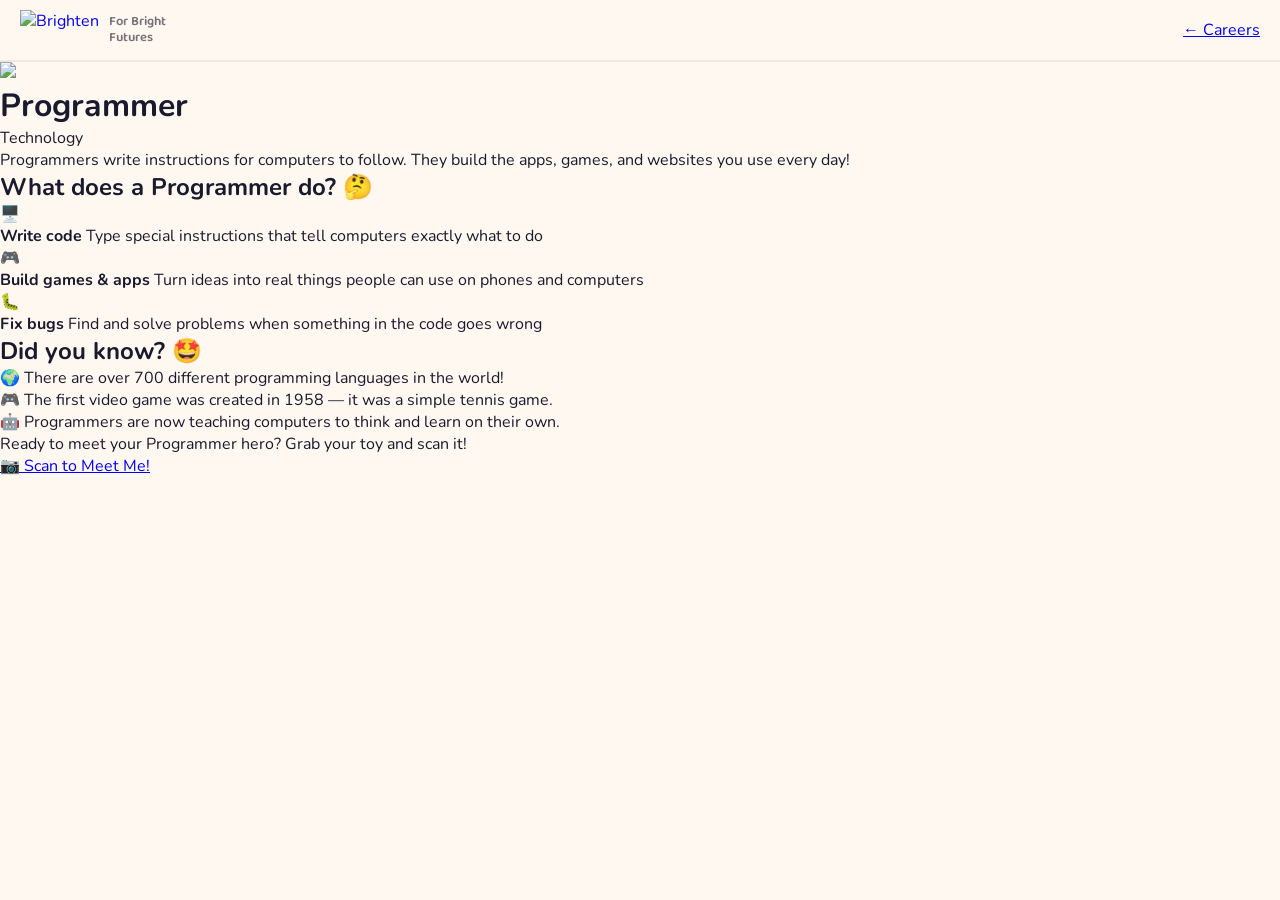
==== pages/career.html @ 06a4cda9 "Update career.html" ====
<!DOCTYPE html>
<html lang="en">
<head>
  <meta charset="UTF-8" />
  <meta name="viewport" content="width=device-width, initial-scale=1.0" />
  <title>Career — Brighten</title>
  <link rel="stylesheet" href="../css/global.css" />
  <link rel="stylesheet" href="../css/career.css" />
</head>
<body>

  <nav>
    <a href="home.html" class="nav-brand">
      <img src="../assets/Brighten-logo.png" alt="Brighten" class="logo-img" />
      <span class="nav-tagline">For Bright<br>Futures</span>
    </a>
    <div class="nav-links">
      <a href="careers.html" class="btn-back" data-i18n="nav.careers_arrow">← Careers</a>
    </div>
  </nav>

  <div id="career-hero" class="career-hero"></div>
  <div id="career-does" class="detail-section"></div>
  <div id="career-facts" class="facts-section"></div>
  <div id="career-cta" class="scan-cta"></div>

  <script src="../js/i18n.js"></script>
  <script>
    // Icons for each career's "does" items
    const DOES_ICONS = {
      programmer: ['🖥️', '🎮', '🐛'],
      police:     ['🚔', '🔍', '🤝'],
      teacher:    ['📝', '🗣️', '⭐'],
      farmer:     ['🌱', '🚜', '☀️'],
      doctor:     ['🔬', '💊', '🏥'],
      astroner:   ['🛸', '🔭', '🧑‍🚀'],
    };

    const CAREERS = {
      programmer: { img: '../assets/characters/char-programmer.png', name: 'Programmer', tag: 'Technology', tagKey: 'technology' },
      police:     { img: '../assets/characters/char-police.png',     name: 'Police Officer', tag: 'Public Safety', tagKey: 'public_safety' },
      teacher:    { img: '../assets/characters/char-teacher.png',    name: 'Teacher',        tag: 'Education',     tagKey: 'education' },
      farmer:     { img: '../assets/characters/char-farmer.png',     name: 'Farmer',         tag: 'Agriculture',   tagKey: 'agriculture' },
      doctor:     { img: '../assets/characters/char-doctor.png',     name: 'Doctor',         tag: 'Healthcare',    tagKey: 'healthcare' },
      astroner:   { img: '../assets/characters/char-astronaut.png',  name: 'Astronaut',      tag: 'Space',         tagKey: 'space' },
    };

    const params = new URLSearchParams(window.location.search);
    const id = params.get('id') || 'programmer';
    const c = CAREERS[id] || CAREERS['programmer'];
    const effectiveId = id === 'astroner' ? 'astronaut' : id;
    const initName = (typeof I18N !== 'undefined') ? I18N.t('career.' + effectiveId) : null;
    document.title = `${initName || c.name} — Brighten`;

    function renderCareer() {
      const t = (typeof I18N !== 'undefined') ? I18N.t : (k) => k;

      const cId = id === 'astroner' ? 'astronaut' : id;
      const localizedName = t('career.' + cId, null) || c.name;
      const localizedTag = t('tag.' + c.tagKey, null) || c.tag;

      // Intro from i18n
      const intro = t('intro.' + cId, null) || '';

      // Does items from i18n
      const icons = DOES_ICONS[id] || ['📌', '📌', '📌'];
      const does = icons.map((icon, i) => {
        const title = t('does.do_title.' + cId + '.' + i, null) || '';
        const desc = t('does.do_desc.' + cId + '.' + i, null) || '';
        return { icon, title, desc };
      });

      // Facts from i18n
      const facts = [0, 1, 2].map(i => t('fact.' + cId + '.' + i, null) || '');

      document.getElementById('career-hero').innerHTML = `
        <img src="${c.img}" class="career-hero-img" />
        <h1>${localizedName}</h1>
        <span class="career-tag">${localizedTag}</span>
        <p class="career-intro">${intro}</p>
      `;

      document.getElementById('career-does').innerHTML = `
        <h2>${t('career.does', { name: localizedName })}</h2>
        <div class="do-list">
          ${does.map(d => `
            <div class="do-item">
              <span class="do-icon">${d.icon}</span>
              <div class="do-text">
                <strong>${d.title}</strong>
                <span>${d.desc}</span>
              </div>
            </div>
          `).join('')}
        </div>
      `;

      document.getElementById('career-facts').innerHTML = `
        <h2>${t('career.facts', null)}</h2>
        <div class="facts-list">
          ${facts.map(f => `<div class="fact-item">${f}</div>`).join('')}
        </div>
      `;

      document.getElementById('career-cta').innerHTML = `
        <p>${t('career.cta', { name: localizedName })}</p>
        <a href="ar.html" class="btn-scan-big">${t('career.cta_btn', null)}</a>
      `;
    }

    // Wait for DOM + i18n init, then render
    function waitAndRender() {
      // i18n init() must have run — check by seeing if locale was set from localStorage
      if (typeof I18N !== 'undefined' && I18N.getLocale) {
        // Give i18n init() a chance to run if it's waiting for DOMContentLoaded
        if (document.readyState === 'loading') {
          document.addEventListener('DOMContentLoaded', function onDcl() {
            document.removeEventListener('DOMContentLoaded', onDcl);
            renderCareer();
          });
        } else {
          renderCareer();
        }
      } else {
        setTimeout(waitAndRender, 10);
      }
    }
    waitAndRender();

    // Re-render on language change
    window.addEventListener('localechange', renderCareer);
  </script>

</body>
</html>
---- css/global.css ----
@import url('https://fonts.googleapis.com/css2?family=Baloo+2:wght@400;600;800&family=Nunito:wght@400;600;700&display=swap');

:root {
  --yellow:  #FFD93D;
  --coral:   #FF6B6B;
  --teal:    #4ECDC4;
  --purple:  #A855F7;
  --green:   #6BCB77;
  --blue:    #4D96FF;
  --dark:    #1a1a2e;
  --cream:   #FFF8F0;
  --white:   #ffffff;
  --font-display: 'Baloo 2', cursive;
  --font-body:    'Nunito', sans-serif;
}

/* Chinese font override: ZCOOL XiaoWei (cream style) */
html[data-locale="zh"] {
  --font-display: 'Baloo 2', 'ZCOOL XiaoWei', cursive;
  --font-body:    'Nunito', 'ZCOOL XiaoWei', sans-serif;
}

* { box-sizing: border-box; margin: 0; padding: 0; }

body {
  font-family: var(--font-body);
  background: var(--cream);
  color: var(--dark);
  overflow-x: hidden;
}

nav {
  display: flex;
  justify-content: space-between;
  align-items: center;
  padding: 10px 20px;
  position: sticky;
  top: 0;
  background: var(--cream);
  z-index: 100;
  border-bottom: 2px solid rgba(0,0,0,0.06);
}

.nav-brand {
  display: flex;
  align-items: center;
  gap: 10px;
  text-decoration: none;
}

.logo-img {
  height: 40px;
  width: auto;
  display: block;
}

.nav-tagline {
  font-family: var(--font-display);
  font-size: 13px;
  font-weight: 600;
  color: var(--dark);
  opacity: 0.6;
  line-height: 1.2;
}

.nav-links {
  display: flex;
  align-items: center;
  gap: 8px;
}

.btn-primary {
  display: inline-block;
  background: var(--coral);
  color: white;
  font-family: var(--font-display);
  font-size: 18px;
  font-weight: 700;
  padding: 14px 36px;
  border-radius: 50px;
  text-decoration: none;
  border: 2px solid var(--dark);
  box-shadow: 4px 4px 0 var(--dark);
  transition: all 0.15s;
}

.btn-primary:hover {
  transform: translate(-2px, -2px);
  box-shadow: 6px 6px 0 var(--dark);
}

.btn-primary:active {
  transform: translate(2px, 2px);
  box-shadow: 2px 2px 0 var(--dark);
}

.btn-outline {
  display: inline-block;
  background: transparent;
  color: var(--dark);
  font-family: var(--font-body);
  font-size: 14px;
  font-weight: 700;
  padding: 8px 18px;
  border-radius: 20px;
  text-decoration: none;
  border: 2px solid var(--dark);
  transition: all 0.2s;
}

.btn-outline:hover {
  background: var(--dark);
  color: white;
}

@keyframes pop {
  from { opacity: 0; transform: translateY(16px); }
  to   { opacity: 1; transform: translateY(0); }
}

@keyframes float {
  0%, 100% { transform: translateY(0); }
  50%       { transform: translateY(-14px); }
}
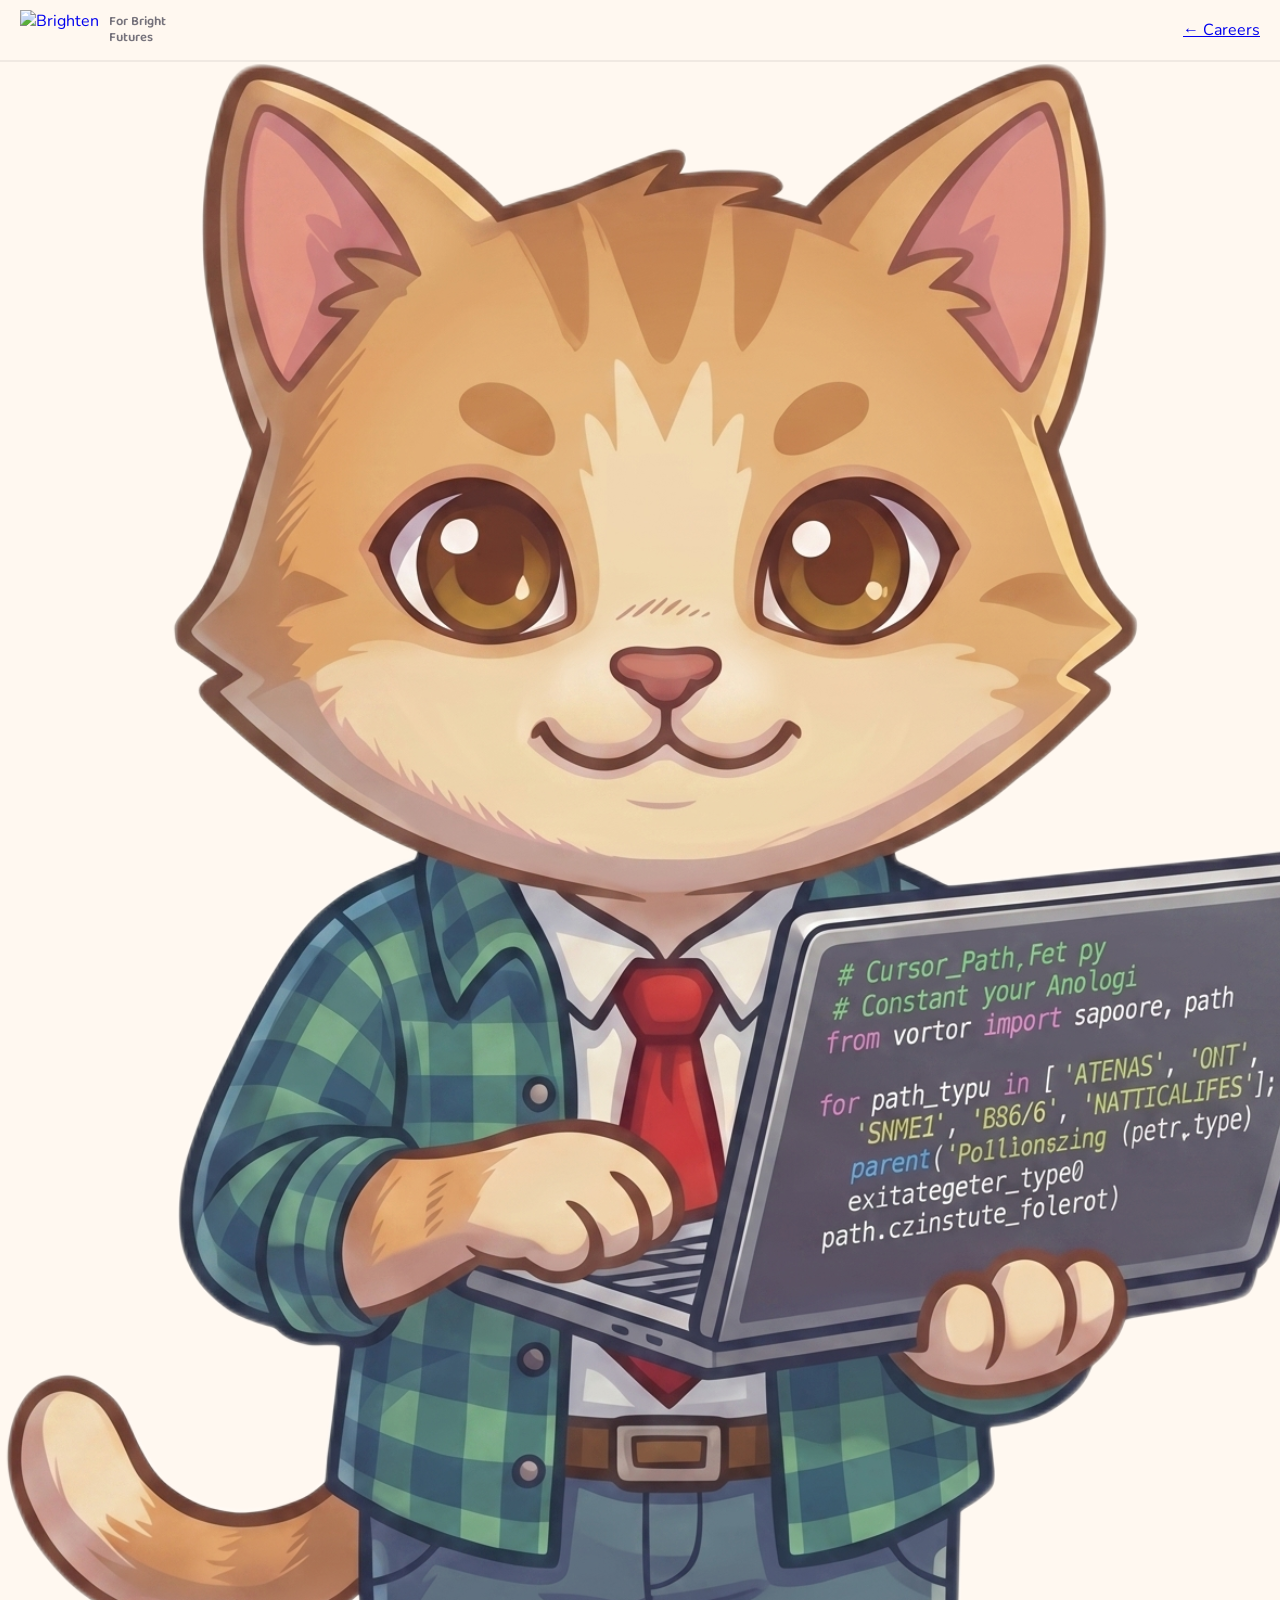
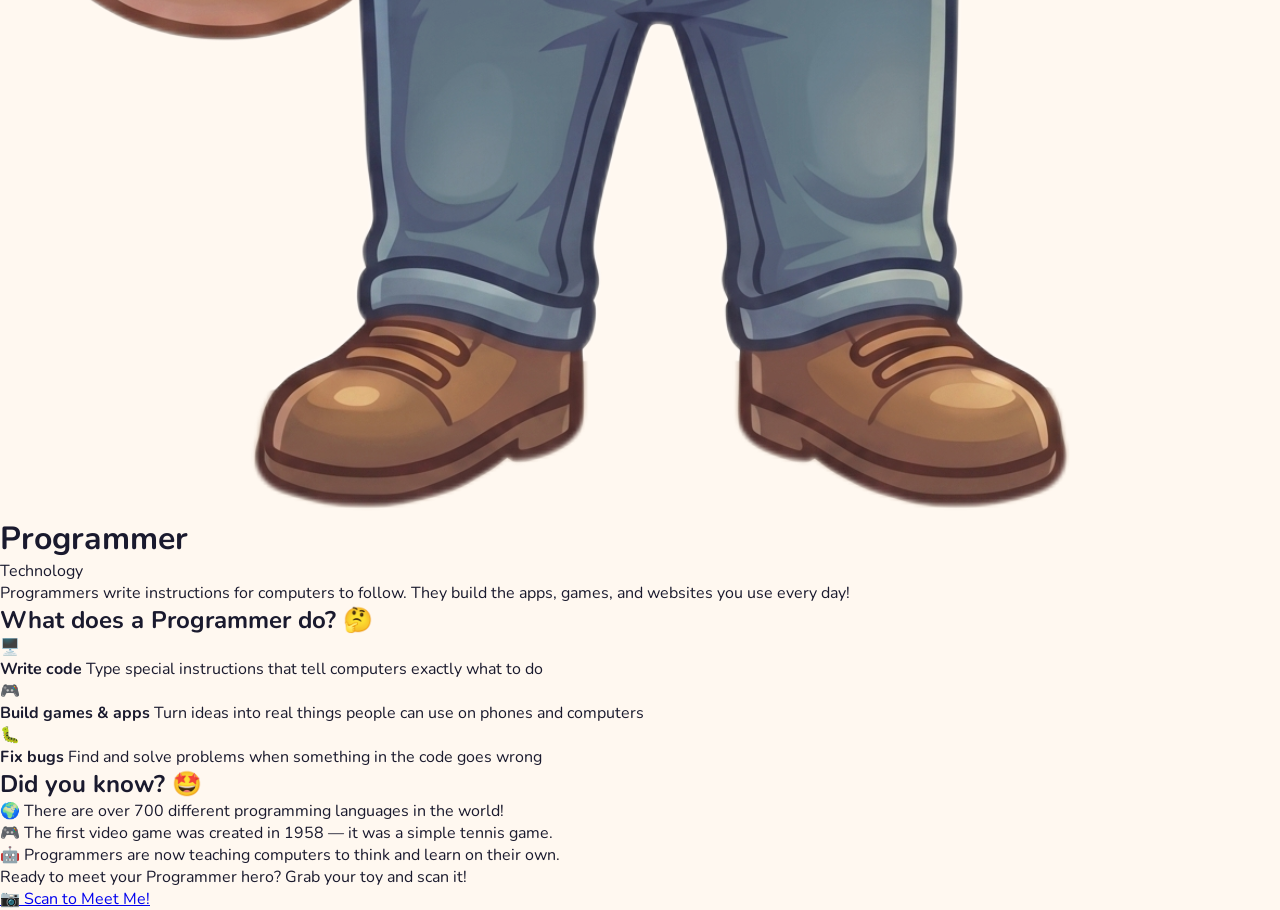
==== commit c83d86be: "Update career.html" ====
--- a/pages/career.html
+++ b/pages/career.html
@@ -81,7 +81,7 @@
       `;
 
       document.getElementById('career-does').innerHTML = `
-        <h2>${t('career.does', { name: localizedName })}</h2>
+        <h2>${t('career.does', { name: localizedName }).replace(/\ba(?= [AEIOUaeiou])/, 'an')}</h2>
         <div class="do-list">
           ${does.map(d => `
             <div class="do-item">
